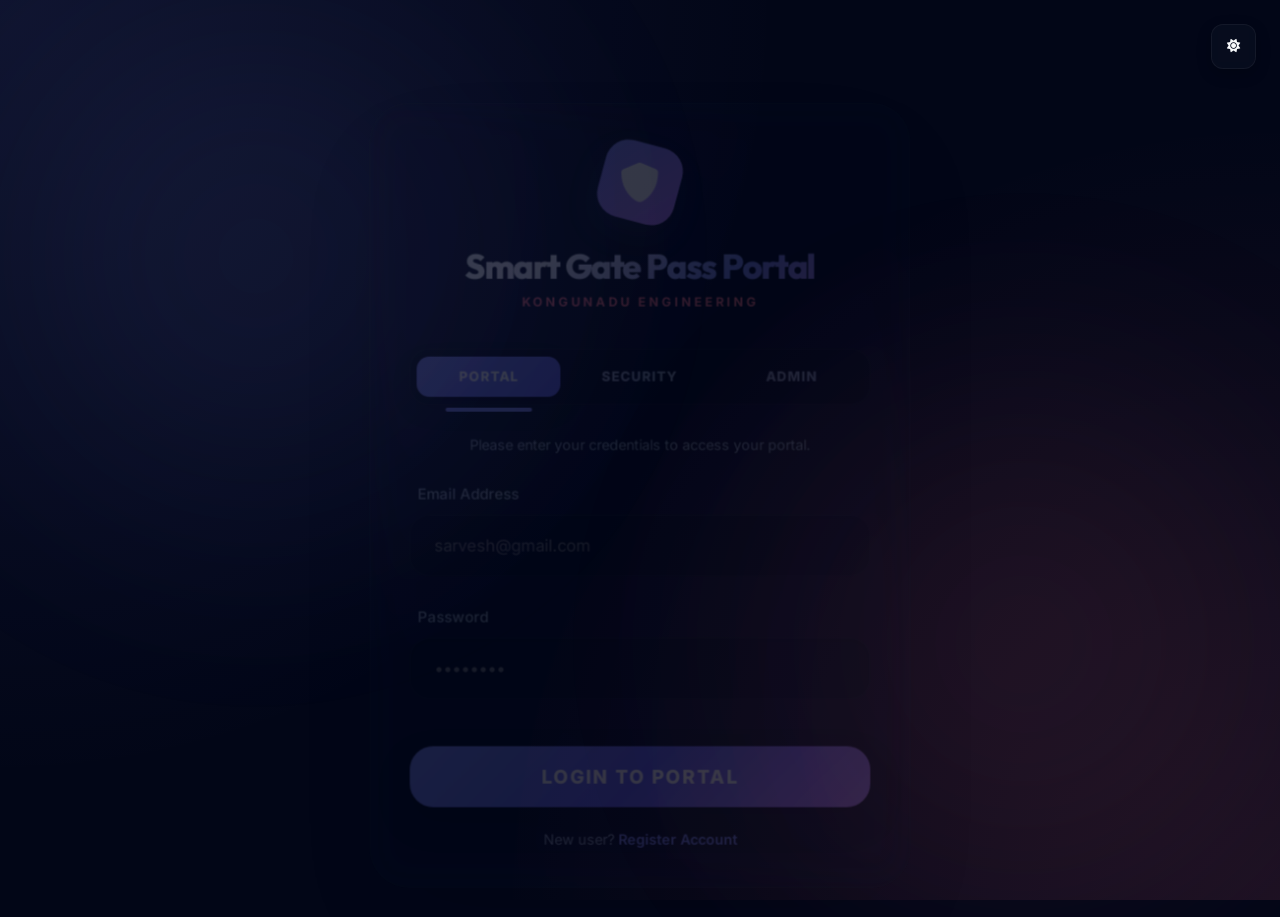
==== admin.html @ 5b833872 "Add files via upload" ====
<!DOCTYPE html>
<html lang="en">

<head>
    <meta charset="UTF-8">
    <meta name="viewport" content="width=device-width, initial-scale=1.0">
    <title>Admin Dashboard - Smart Gate Pass</title>
    <link rel="stylesheet" href="style.css">
    <link rel="stylesheet" href="https://cdnjs.cloudflare.com/ajax/libs/font-awesome/6.0.0/css/all.min.css">
</head>

<body onload="initAdmin()">
    <nav>
        <div class="nav-container">
            <div class="logo">
                <i class="fas fa-shield-halved"></i>
                <span>Admin Panel</span>
            </div>
            <div id="auth-nav"></div>
        </div>
    </nav>

    <main class="container">
        <header style="margin-bottom: 2rem;">
            <h1>Account Management</h1>
            <p style="color: var(--text-muted)">Manage Student, Staff, and HOD accounts to ensure system integrity.</p>
        </header>

        <!-- Tab Navigation -->
        <div class="tabs"
            style="display: flex; gap: 1rem; margin-bottom: 1.5rem; border-bottom: 1px solid var(--glass-border); padding-bottom: 0.5rem;">
            <button class="tab-btn active" onclick="switchTab('staff')" id="btn-staff">Staff</button>
            <button class="tab-btn" onclick="switchTab('hod')" id="btn-hod">HOD</button>
            <button class="tab-btn" onclick="switchTab('warden')" id="btn-warden">Warden</button>
            <button class="tab-btn" onclick="switchTab('student')" id="btn-student">Student</button>
        </div>

        <div class="glass-card wide" style="padding: 0; overflow-x: auto;">
            <table style="width: 100%; border-collapse: collapse; text-align: left; min-width: 900px;">
                <thead style="background: var(--glass-highlight);">
                    <tr>
                        <th style="padding: 1.25rem 1.5rem; color: var(--primary);">Name</th>
                        <th style="padding: 1.25rem 1.5rem; color: var(--primary);">Role</th>
                        <th style="padding: 1.25rem 1.5rem; color: var(--primary);" id="header-dept">Department</th>
                        <th style="padding: 1.25rem 1.5rem; color: var(--primary);" id="header-scope">Scope (Year/Sec)
                        </th>
                        <th style="padding: 1.25rem 1.5rem; color: var(--primary); text-align: right;">Actions</th>
                    </tr>
                </thead>
                <tbody id="admin-user-table-body">
                    <!-- Users will be rendered here -->
                </tbody>
            </table>
        </div>
    </main>

    <!-- Edit Modal -->
    <div id="edit-modal" class="modal"
        style="display:none; position:fixed; z-index:1000; left:0; top:0; width:100%; height:100%; background:rgba(0,0,0,0.7); backdrop-filter:blur(5px); overflow-y:auto; padding: 2rem 0;">
        <div class="glass-card" style="max-width:500px; margin: 2rem auto; padding: 2rem;">
            <h2 style="margin-bottom:1.5rem; color:var(--primary)">Edit Account Details</h2>
            <form id="edit-user-form">
                <input type="hidden" id="edit-email">
                <div class="form-group">
                    <label>Full Name</label>
                    <input type="text" id="edit-name" required>
                </div>
                <div id="role-specific-fields">
                    <div class="form-group" id="dept-field">
                        <label>Department</label>
                        <select id="edit-dept">
                            <option value="CSE">CSE</option>
                            <option value="ECE">ECE</option>
                            <option value="EEE">EEE</option>
                            <option value="AD">AD</option>
                            <option value="BME">BME</option>
                            <option value="IT">IT</option>
                            <option value="AGRI">AGRI</option>
                            <option value="MECH">MECH</option>
                            <option value="CIVIL">CIVIL</option>
                        </select>
                    </div>
                    <div class="form-group" id="year-field">
                        <label>Year</label>
                        <select id="edit-year">
                            <option value="1">1st Year</option>
                            <option value="2">2nd Year</option>
                            <option value="3">3rd Year</option>
                            <option value="4">4th Year</option>
                        </select>
                    </div>
                    <div class="form-group" id="semester-field">
                        <label>Semester</label>
                        <select id="edit-semester">
                            <option value="1">Sem 1</option>
                            <option value="2">Sem 2</option>
                            <option value="3">Sem 3</option>
                            <option value="4">Sem 4</option>
                            <option value="5">Sem 5</option>
                            <option value="6">Sem 6</option>
                            <option value="7">Sem 7</option>
                            <option value="8">Sem 8</option>
                        </select>
                    </div>
                    <div class="form-group" id="section-field">
                        <label>Section</label>
                        <select id="edit-section">
                            <option value="A">A</option>
                            <option value="B">B</option>
                        </select>
                    </div>
                </div>
                <div style="display:flex; gap:1rem; margin-top:2rem">
                    <button type="submit" class="submit-btn">Save Changes</button>
                    <button type="button" class="submit-btn"
                        style="background:var(--glass-highlight); color:var(--text-main)"
                        onclick="closeEditModal()">Cancel</button>
                </div>
            </form>
        </div>
    </div>

    <script src="script.js"></script>
    <script>
        let currentTab = 'staff';
        let allUsers = [];

        async function initAdmin() {
            checkAuth('admin');
            renderAuthNav();
            await refreshAdminData();
        }

        async function refreshAdminData() {
            allUsers = await adminGetManagedUsers();
            renderAdminDashboard();
        }

        function switchTab(role) {
            currentTab = role;
            document.querySelectorAll('.tab-btn').forEach(btn => btn.classList.remove('active'));
            document.getElementById(`btn-${role}`).classList.add('active');
            renderAdminDashboard();
        }

        function renderAdminDashboard() {
            const body = document.getElementById('admin-user-table-body');

            if (!Array.isArray(allUsers)) {
                body.innerHTML = `<tr><td colspan="5" style="padding: 2rem; text-align: center; color: var(--error);">Error: Could not load user data. ${allUsers.message || ''}</td></tr>`;
                return;
            }

            const users = allUsers.filter(u => u.role === currentTab);

            if (users.length === 0) {
                body.innerHTML = `<tr><td colspan="5" style="padding: 2rem; text-align: center; color: var(--text-muted);">No ${currentTab} accounts found.</td></tr>`;
                return;
            }

            body.innerHTML = users.map(u => {
                let scope = '-';
                if (u.role === 'staff') scope = `Year ${u.year} / Sec ${u.section}`;
                else if (u.role === 'warden') scope = `Year ${u.year}`;
                else if (u.role === 'student') scope = `${u.year} / Sem ${u.semester} / Sec ${u.section}`;

                return `
                <tr style="border-top: 1px solid var(--glass-border);">
                    <td style="padding: 1.25rem 1.5rem;">
                        <div style="font-weight: 600;">${u.name}</div>
                        <div style="font-size: 0.8rem; color: var(--text-muted);">${u.email}</div>
                    </td>
                    <td style="padding: 1.25rem 1.5rem;"><span class="status-badge status-approved">${u.role.toUpperCase()}</span></td>
                    <td style="padding: 1.25rem 1.5rem;">${u.dept || '-'}</td>
                    <td style="padding: 1.25rem 1.5rem;">${scope}</td>
                    <td style="padding: 1.25rem 1.5rem; text-align: right;">
                        <button onclick="openEditModal('${u.email}')" style="background: var(--primary); border: none; color: white; padding: 0.4rem 0.8rem; border-radius: 0.5rem; cursor: pointer; margin-right: 0.5rem;"><i class="fas fa-edit"></i></button>
                        <button onclick="handleDelete('${u.email}')" style="background: var(--accent); border: none; color: white; padding: 0.4rem 0.8rem; border-radius: 0.5rem; cursor: pointer;"><i class="fas fa-trash"></i></button>
                    </td>
                </tr>`;
            }).join('');
        }

        function openEditModal(email) {
            const user = allUsers.find(u => u.email === email);
            if (!user) return;

            document.getElementById('edit-email').value = user.email;
            document.getElementById('edit-name').value = user.name;
            document.getElementById('edit-dept').value = user.dept || '';
            document.getElementById('edit-year').value = user.year || '';
            document.getElementById('edit-semester').value = user.semester || '';
            document.getElementById('edit-section').value = user.section || '';

            document.getElementById('dept-field').style.display = (user.role !== 'warden') ? 'block' : 'none';
            document.getElementById('year-field').style.display = (['staff', 'warden', 'student'].includes(user.role)) ? 'block' : 'none';
            document.getElementById('semester-field').style.display = (user.role === 'student') ? 'block' : 'none';
            document.getElementById('section-field').style.display = (['staff', 'student'].includes(user.role)) ? 'block' : 'none';

            document.getElementById('edit-modal').style.display = 'block';
        }

        function closeEditModal() { document.getElementById('edit-modal').style.display = 'none'; }

        async function handleDelete(email) {
            if (confirm(`Delete account for ${email}?`)) {
                const result = await adminDeleteUser(email);
                if (result.success) await refreshAdminData();
            }
        }

        document.getElementById('edit-user-form').onsubmit = async function (e) {
            e.preventDefault();
            const email = document.getElementById('edit-email').value;
            const updatedData = {
                name: document.getElementById('edit-name').value,
                dept: document.getElementById('edit-dept').value,
                year: document.getElementById('edit-year').value,
                semester: document.getElementById('edit-semester').value,
                section: document.getElementById('edit-section').value
            };
            const result = await adminUpdateUser(email, updatedData);
            if (result.success) {
                alert('Updated successfully');
                closeEditModal();
                await refreshAdminData();
            }
        };
    </script>
</body>

</html>
---- style.css ----
@import url('https://fonts.googleapis.com/css2?family=Inter:wght@400;500;600;700;800&family=Outfit:wght@400;600;800&display=swap');

:root {
    /* Premium Design Tokens */
    --primary: #818cf8;
    /* Softer Indigo */
    --primary-glow: rgba(129, 140, 248, 0.1);
    --primary-hover: #6366f1;
    --secondary: #fb7185;
    /* Soft Rose */
    --secondary-glow: rgba(251, 113, 133, 0.1);
    --accent: #c084fc;
    /* Soft Purple */
    --accent-glow: rgba(192, 132, 252, 0.1);

    --bg-dark: #020617;
    /* Slate 950 */
    --bg-card: rgba(15, 23, 42, 0.4);
    --bg-input: rgba(2, 6, 23, 0.5);

    --text-main: #f8fafc;
    --text-muted: #94a3b8;
    --text-dim: #64748b;

    --glass-border: rgba(255, 255, 255, 0.05);
    --glass-highlight: rgba(255, 255, 255, 0.03);

    --success: #34d399;
    --warning: #fbbf24;
    --error: #fb7185;

    --font-heading: 'Outfit', sans-serif;
    --font-body: 'Inter', sans-serif;

    --transition-premium: all 0.5s cubic-bezier(0.4, 0, 0.2, 1);
    --transition-bounce: all 0.6s cubic-bezier(0.68, -0.6, 0.32, 1.6);
}

.light-theme {
    --bg-dark: #f1f5f9;
    --bg-card: rgba(255, 255, 255, 0.6);
    --bg-input: rgba(255, 255, 255, 0.8);

    --text-main: #0f172a;
    --text-muted: #475569;
    --text-dim: #64748b;

    --glass-border: rgba(0, 0, 0, 0.05);
    --glass-highlight: rgba(255, 255, 255, 0.4);

    --primary-glow: rgba(99, 102, 241, 0.15);
}

* {
    margin: 0;
    padding: 0;
    box-sizing: border-box;
    font-family: var(--font-body);
}

body {
    background: var(--bg-dark);
    color: var(--text-main);
    min-height: 100vh;
    display: flex;
    flex-direction: column;
    align-items: stretch;
    padding: 0;
    overflow-x: hidden;
    position: relative;
    transition: background-color 0.8s ease;
}

/* Premium Mesh Gradient Background */
body::before,
body::after {
    content: '';
    position: fixed;
    width: 60vw;
    height: 60vw;
    border-radius: 50%;
    filter: blur(120px);
    z-index: -1;
    opacity: 0.1;
    pointer-events: none;
}

body::before {
    top: -10vw;
    left: -10vw;
    background: radial-gradient(circle, var(--primary) 0%, transparent 70%);
}

body::after {
    bottom: -10vw;
    right: -10vw;
    background: radial-gradient(circle, var(--secondary) 0%, transparent 70%);
    animation-delay: -12s;
}

@keyframes floatingMesh {
    0% {
        transform: translate(0, 0) scale(1);
    }

    50% {
        transform: translate(10vw, 5vw) scale(1.1);
    }

    100% {
        transform: translate(-5vw, 15vw) scale(0.9);
    }
}

.auth-bg {
    background: radial-gradient(circle at 0% 0%, var(--primary-glow) 0%, transparent 50%),
        radial-gradient(circle at 100% 100%, var(--secondary-glow) 0%, transparent 50%),
        var(--bg-dark);
    background-attachment: fixed;
}

/* Navigation Refinement */
nav {
    background: rgba(15, 23, 42, 0.3);
    backdrop-filter: blur(24px) saturate(180%);
    -webkit-backdrop-filter: blur(24px) saturate(180%);
    border-bottom: 1px solid var(--glass-border);
    padding: 1.25rem 0;
    position: sticky;
    top: 0;
    z-index: 1000;
}

.nav-container {
    max-width: 1440px;
    margin: 0 auto;
    padding: 0 3rem;
    display: flex;
    justify-content: space-between;
    align-items: center;
}

.logo {
    display: flex;
    align-items: center;
    gap: 1rem;
    font-family: var(--font-heading);
    font-weight: 800;
    font-size: 1.4rem;
    color: var(--text-main);
    letter-spacing: -0.5px;
}

.logo i {
    background: linear-gradient(135deg, var(--primary), var(--accent));
    -webkit-background-clip: text;
    background-clip: text;
    -webkit-text-fill-color: transparent;
    font-size: 1.8rem;
}

.container {
    width: 100%;
    max-width: 1440px;
    margin: 0 auto;
    padding: 3rem;
}

/* Glassmorphism 2.0 Card */
.glass-card {
    background: var(--bg-card);
    backdrop-filter: blur(20px);
    -webkit-backdrop-filter: blur(20px);
    border: 1px solid var(--glass-border);
    border-radius: 2.5rem;
    padding: 3.5rem;
    box-shadow: 0 40px 100px -20px rgba(0, 0, 0, 0.5);
    width: 100%;
    max-width: 850px;
    margin: 0 auto;
    position: relative;
    overflow: hidden;
    animation: cardEntrance 1s cubic-bezier(0.16, 1, 0.3, 1);
}


.glass-card.wide {
    max-width: 100%;
}

@keyframes cardEntrance {
    from {
        opacity: 0;
        transform: translateY(40px) scale(0.98);
    }

    to {
        opacity: 1;
        transform: translateY(0) scale(1);
    }
}

h1 {
    font-family: var(--font-heading);
    font-size: clamp(2.5rem, 5vw, 4rem);
    margin-bottom: 2.5rem;
    text-align: center;
    background: linear-gradient(135deg, var(--text-main) 30%, var(--primary) 70%, var(--accent) 100%);
    -webkit-background-clip: text;
    background-clip: text;
    -webkit-text-fill-color: transparent;
    font-weight: 800;
    letter-spacing: -0.04em;
    line-height: 1.1;
}

/* Form Styles */
.form-group {
    margin-bottom: 2rem;
}

label {
    display: block;
    margin-bottom: 0.75rem;
    color: var(--text-muted);
    font-size: 0.95rem;
    font-weight: 500;
    padding-left: 0.5rem;
}

input,
select,
textarea {
    width: 100%;
    padding: 1.25rem 1.5rem;
    background: var(--bg-input);
    border: 1px solid var(--glass-border);
    border-radius: 1.25rem;
    color: var(--text-main);
    font-size: 1.05rem;
    transition: var(--transition-premium);
    box-shadow: inset 0 2px 4px rgba(0, 0, 0, 0.1);
}

input:focus,
select:focus,
textarea:focus {
    outline: none;
    border-color: var(--primary);
    background: rgba(15, 23, 42, 0.8);
    box-shadow:
        0 0 0 4px var(--primary-glow),
        inset 0 2px 4px rgba(0, 0, 0, 0.2);
    transform: translateY(-2px);
}

/* Main Action Buttons */
.submit-btn {
    width: 100%;
    padding: 1.5rem;
    background: linear-gradient(135deg, var(--primary), var(--primary-hover), var(--accent));
    border: none;
    border-radius: 1.5rem;
    color: white;
    font-weight: 800;
    font-size: 1.2rem;
    text-transform: uppercase;
    letter-spacing: 2px;
    cursor: pointer;
    box-shadow: 0 15px 30px rgba(0, 0, 0, 0.3);
    position: relative;
    overflow: hidden;
}

.submit-btn:hover {
    transform: translateY(-6px) scale(1.02);
    box-shadow:
        0 25px 50px var(--primary-glow),
        0 0 0 6px rgba(129, 140, 248, 0.1);
}

.submit-btn:active {
    transform: translateY(-2px) scale(0.98);
}

/* Dashboard Cards Refinement */
.request-card {
    background: rgba(255, 255, 255, 0.02);
    border: 1px solid var(--glass-border);
    border-radius: 2rem;
    padding: 2.5rem;
    margin-bottom: 2rem;
    transition: var(--transition-premium);
    position: relative;
    overflow: hidden;
}

.request-card::before {
    content: '';
    position: absolute;
    top: 0;
    left: 0;
    width: 4px;
    height: 100%;
    background: var(--primary);
    opacity: 0;
    transition: var(--transition-premium);
}

.request-card:hover {
    background: rgba(255, 255, 255, 0.05);
    transform: translateX(10px);
    box-shadow:
        -20px 20px 40px rgba(0, 0, 0, 0.3),
        inset 0 1px 1px var(--glass-highlight);
}

.request-card:hover::before {
    opacity: 1;
}

.status-badge {
    padding: 0.6rem 1.25rem;
    border-radius: 3rem;
    font-size: 0.85rem;
    font-weight: 800;
    text-transform: uppercase;
    letter-spacing: 0.1em;
    backdrop-filter: blur(8px);
}

.status-pending {
    background: rgba(245, 158, 11, 0.1);
    color: var(--warning);
    border: 1px solid var(--warning);
}

.status-approved {
    background: rgba(16, 185, 129, 0.1);
    color: var(--success);
    border: 1px solid var(--success);
}

.status-rejected {
    background: rgba(239, 68, 68, 0.1);
    color: var(--error);
    border: 1px solid var(--error);
}

/* Tab Navigation */
.tabs {
    background: rgba(15, 23, 42, 0.6);
    padding: 0.6rem;
    border-radius: 2rem;
    border: 1px solid var(--glass-border);
    display: inline-flex;
    gap: 0.5rem;
    margin-bottom: 3rem;
    box-shadow: inset 0 2px 10px rgba(0, 0, 0, 0.3);
}

.tab-btn {
    padding: 1rem 2.5rem;
    border-radius: 1.5rem;
    border: none;
    background: transparent;
    color: var(--text-muted);
    font-weight: 800;
    font-size: 0.95rem;
    text-transform: uppercase;
    letter-spacing: 1px;
    cursor: pointer;
    transition: var(--transition-bounce);
    position: relative;
}

.tab-btn.active {
    background: linear-gradient(135deg, var(--primary), var(--primary-hover));
    color: white;
    box-shadow: 0 10px 25px rgba(0, 0, 0, 0.2);
}

.tab-btn.active::after {
    content: '';
    position: absolute;
    bottom: -15px;
    left: 50%;
    transform: translateX(-50%);
    width: 60%;
    height: 4px;
    background: var(--primary);
    border-radius: 10px;
    box-shadow: none;
}

.tab-btn:hover:not(.active) {
    background: var(--glass-highlight);
    color: var(--text-main);
    transform: translateY(-2px);
}

/* Enhanced Table */
table {
    border-collapse: separate;
    border-spacing: 0 0.75rem;
}

thead th {
    font-family: var(--font-heading);
    font-weight: 800;
    text-transform: uppercase;
    letter-spacing: 0.1em;
    color: var(--primary) !important;
    padding: 1.5rem !important;
}

tbody tr {
    background: rgba(255, 255, 255, 0.02);
    transition: var(--transition-premium);
}

tbody tr td {
    padding: 1.5rem !important;
    border-top: 1px solid var(--glass-border);
    border-bottom: 1px solid var(--glass-border);
}

tbody tr td:first-child {
    border-left: 1px solid var(--glass-border);
    border-radius: 1.2rem 0 0 1.2rem;
}

tbody tr td:last-child {
    border-right: 1px solid var(--glass-border);
    border-radius: 0 1.2rem 1.2rem 0;
}

/* Specific alignment for Gate History */
#gate-history-table td,
.glass-card.wide thead th {
    text-align: center;
}

#gate-history-table td:first-child,
.glass-card.wide thead th:first-child {
    text-align: left;
}

tbody tr:hover {
    background: rgba(255, 255, 255, 0.05);
    transform: translateY(-4px) scale(1.01);
    box-shadow: 0 20px 40px rgba(0, 0, 0, 0.3);
}

/* Dashboards Action Buttons */
.action-btns {
    display: flex;
    gap: 1.25rem;
    margin-top: 2rem;
}

.approve-btn,
.reject-btn,
.print-btn {
    flex: 1;
    padding: 1.1rem;
    border-radius: 1.25rem;
    border: none;
    font-weight: 800;
    font-size: 0.95rem;
    text-transform: uppercase;
    letter-spacing: 1px;
    cursor: pointer;
    display: flex;
    align-items: center;
    justify-content: center;
    gap: 0.75rem;
    transition: var(--transition-bounce);
    position: relative;
    overflow: hidden;
}

.approve-btn {
    background: linear-gradient(135deg, #10b981, #059669);
    color: white;
    box-shadow: 0 10px 20px rgba(16, 185, 129, 0.3);
}

.approve-btn:hover {
    transform: translateY(-5px) scale(1.02);
    box-shadow: 0 15px 30px rgba(16, 185, 129, 0.4);
    filter: brightness(1.1);
}

.reject-btn {
    background: rgba(15, 23, 42, 0.4);
    border: 1px solid var(--error);
    color: var(--error);
}

.reject-btn:hover {
    background: var(--error);
    color: white;
    transform: translateY(-5px) scale(1.02);
    box-shadow: 0 15px 30px var(--secondary-glow);
}

.print-btn {
    background: linear-gradient(135deg, var(--primary), var(--accent));
    color: white;
    padding: 0.8rem 1.5rem;
    flex: none;
    box-shadow: 0 8px 15px var(--primary-glow);
}

.print-btn:hover {
    transform: translateY(-4px) rotate(-2deg);
    box-shadow: 0 12px 25px rgba(0, 0, 0, 0.2);
}

.action-group {
    display: flex;
    gap: 0.75rem;
    justify-content: flex-end;
}

.action-group button {
    width: 48px;
    height: 48px;
    display: flex;
    align-items: center;
    justify-content: center;
    border: 1px solid var(--glass-border);
    border-radius: 1rem;
    background: var(--bg-card);
    color: var(--text-main);
    font-size: 1.1rem;
    cursor: pointer;
    transition: var(--transition-bounce);
    box-shadow: 0 5px 15px rgba(0, 0, 0, 0.2);
}

.action-group button:hover {
    transform: translateY(-5px) rotate(8deg) scale(1.15);
    background: var(--primary);
    color: white;
    box-shadow: 0 15px 30px var(--primary-glow);
    border-color: transparent;
}

.action-group button.btn-danger:hover {
    background: var(--error);
    box-shadow: 0 15px 30px var(--secondary-glow);
}

#auth-nav button {
    background: linear-gradient(135deg, var(--secondary), #d946ef);
    border: none;
    color: white;
    padding: 0.8rem 2rem;
    border-radius: 1.25rem;
    font-weight: 800;
    text-transform: uppercase;
    letter-spacing: 1px;
    cursor: pointer;
    transition: var(--transition-bounce);
    box-shadow: 0 10px 25px var(--secondary-glow);
}

#auth-nav button:hover {
    transform: translateY(-4px) scale(1.05);
    filter: brightness(1.1);
    box-shadow: 0 15px 35px var(--secondary-glow);
}

@media (max-width: 768px) {
    .container {
        padding: 1.5rem;
    }

    .glass-card {
        padding: 2rem;
        border-radius: 1.5rem;
    }

    h1 {
        font-size: 2.5rem;
    }

    .nav-container {
        padding: 0 1.5rem;
    }
}
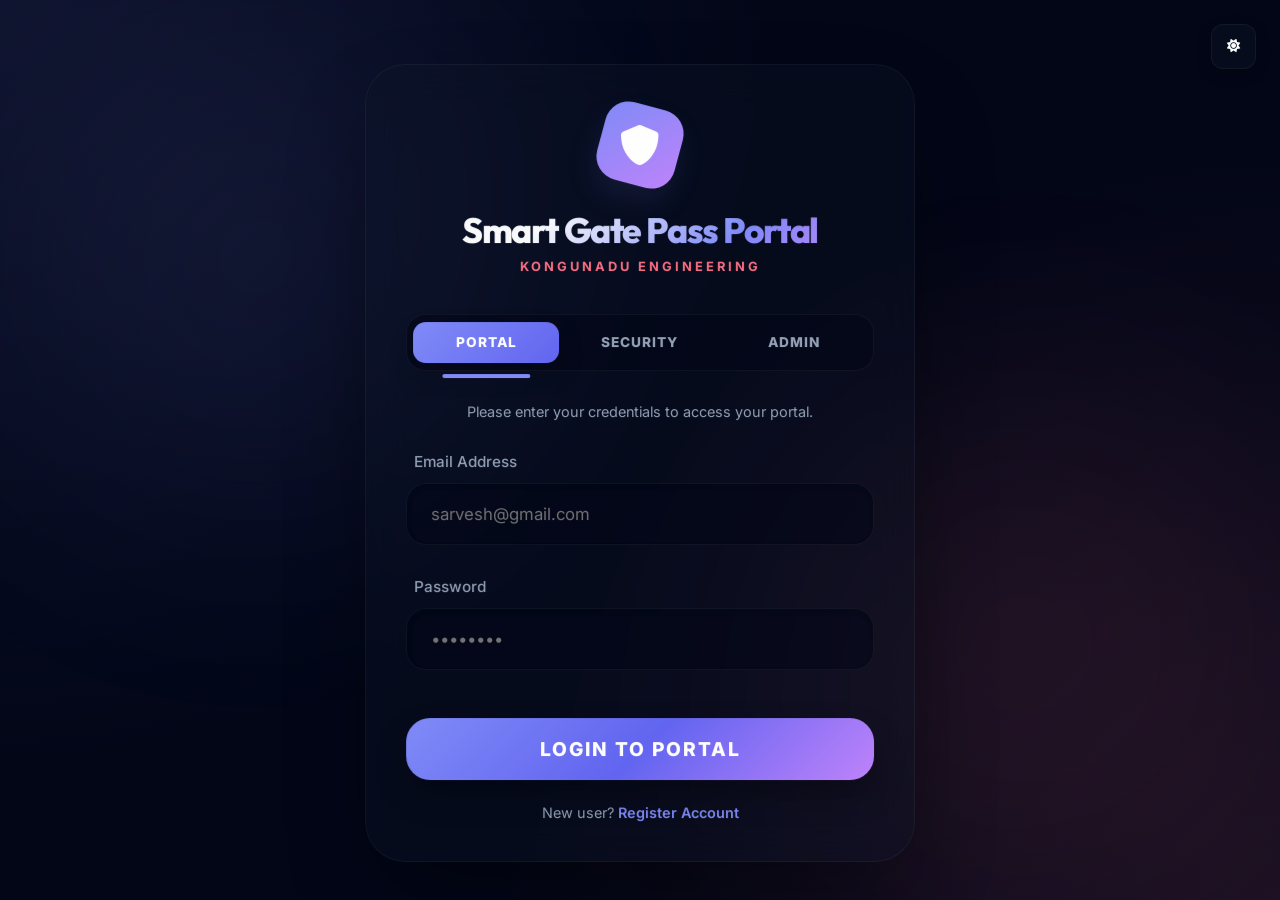
==== commit 6ba67407: "Add files via upload" ====
--- a/admin.html
+++ b/admin.html
@@ -7,6 +7,7 @@
     <title>Admin Dashboard - Smart Gate Pass</title>
     <link rel="stylesheet" href="style.css">
     <link rel="stylesheet" href="https://cdnjs.cloudflare.com/ajax/libs/font-awesome/6.0.0/css/all.min.css">
+    <link rel="icon" type="image/svg+xml" href="favicon.svg">
 </head>
 
 <body onload="initAdmin()">
@@ -212,6 +213,9 @@
         document.getElementById('edit-user-form').onsubmit = async function (e) {
             e.preventDefault();
             const email = document.getElementById('edit-email').value;
+            const user = allUsers.find(u => u.email === email);
+            if (!user) return;
+
             const updatedData = {
                 name: document.getElementById('edit-name').value,
                 dept: document.getElementById('edit-dept').value,
@@ -219,7 +223,7 @@
                 semester: document.getElementById('edit-semester').value,
                 section: document.getElementById('edit-section').value
             };
-            const result = await adminUpdateUser(email, updatedData);
+            const result = await adminUpdateUser(email, user.role, updatedData);
             if (result.success) {
                 alert('Updated successfully');
                 closeEditModal();
